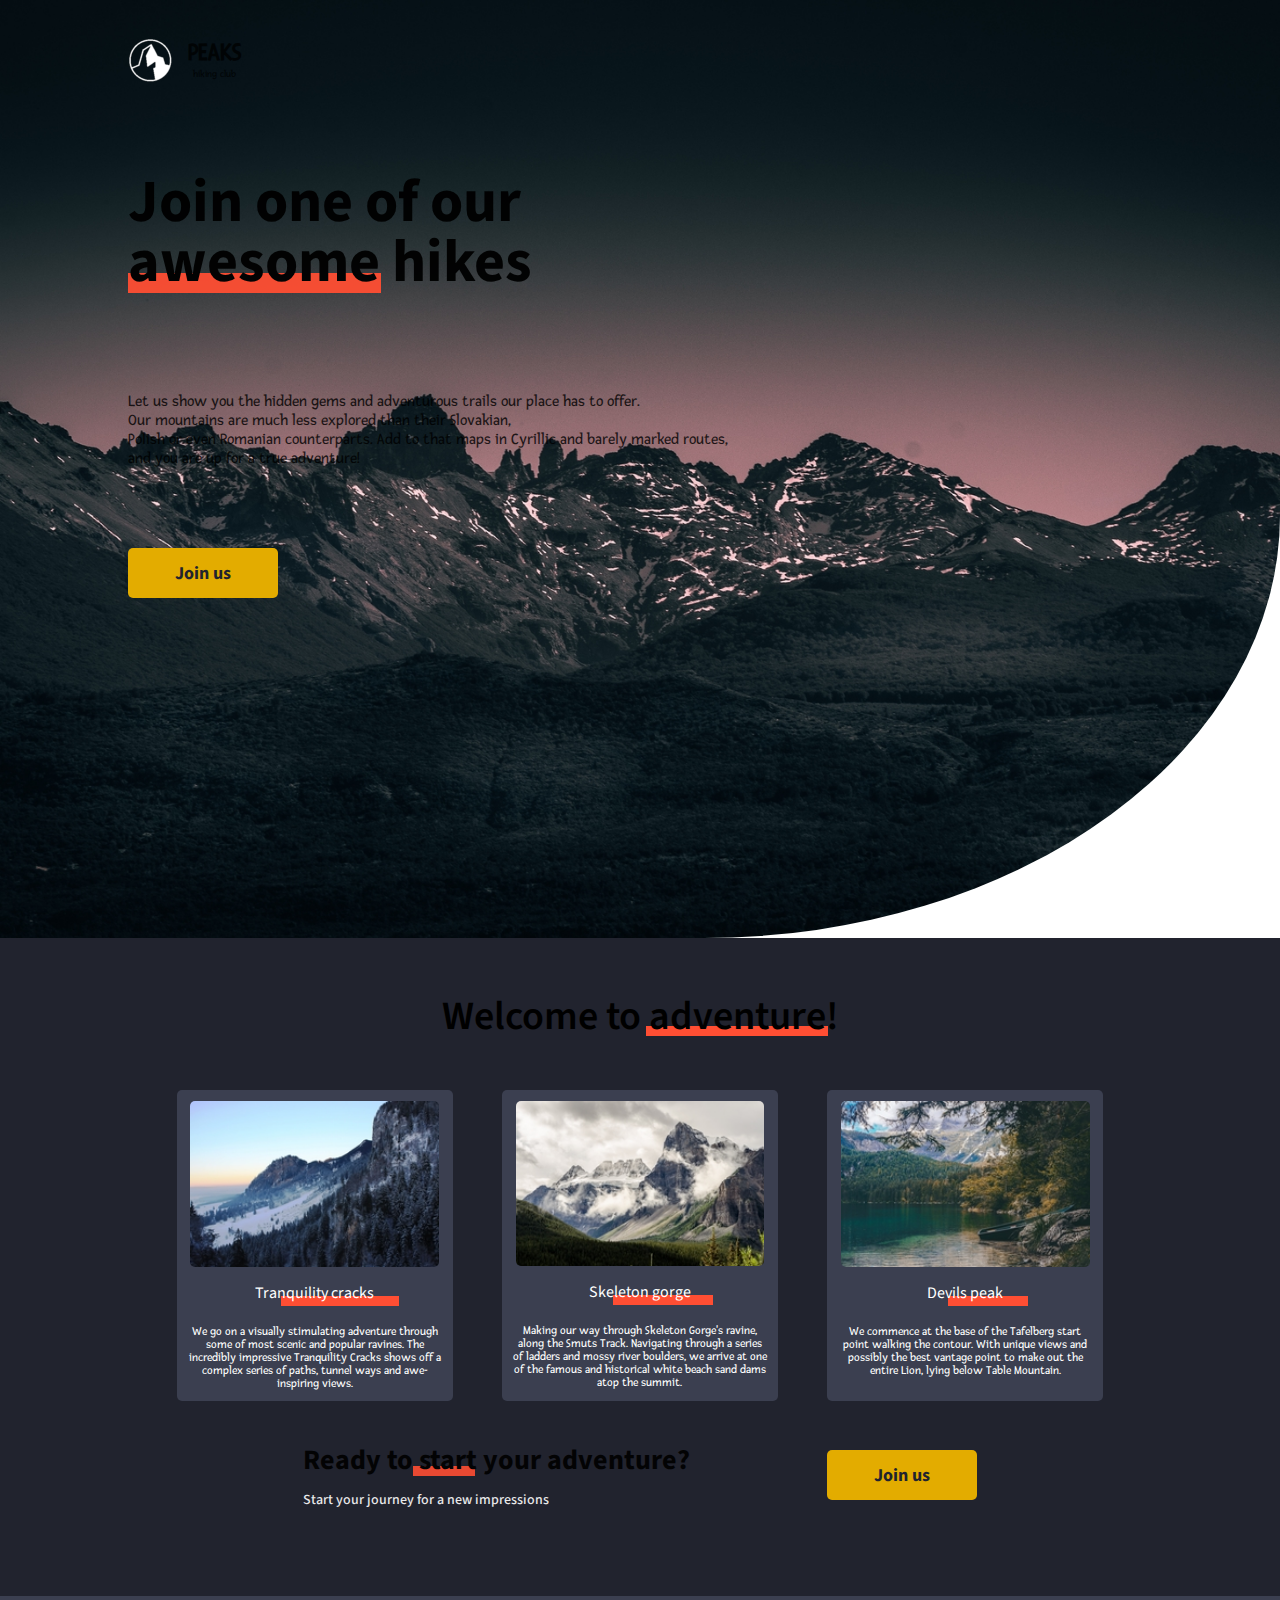
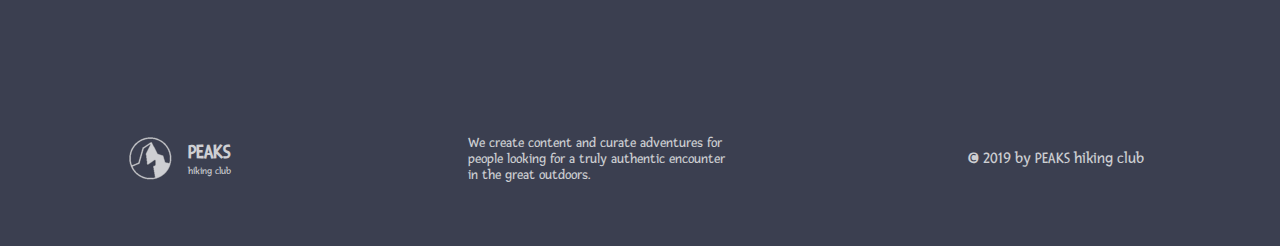
==== FL11_HW3/homework/index.html @ f3210c5f "Add files via upload" ====
<!DOCTYPE html>
<html lang="en">

  <head>
    <meta charset="UTF-8">
    <meta name="viewport" content="width=device-width, initial-scale=1.0">
    <meta http-equiv="X-UA-Compatible" content="ie=edge">
    <link href="https://fonts.googleapis.com/css?family=Hind:400,600%7CSource+Sans+Pro:400,600,700%7CFresca" rel="stylesheet"/>

    <!-- <link rel="stylesheet" type="text/css" href="css/style1.css"> -->
<link rel="stylesheet" type="text/css" href="css/style2.css">

    <title>PEAKS hiking club</title>
  </head>

  <body>
    <header class="header">
      <div class="header-wrap">
        <div class="landing-logo">
          <img src="img/m-logo.png" alt="logo" />
          <p>PEAKS<span>hiking club</span></p>
        </div>
        <p class="header_heading">
          Join one of our awesome hikes
        </p>
        <p class="header_text">
          Let us show you the hidden gems and adventurous trails our place has to offer.
          Our mountains are much less explored than their Slovakian,
          Polish or even Romanian counterparts. Add to that maps in Cyrillic and barely marked routes,
          and you are up for a true adventure!
        </p>
        <button class="header_button">Join us</button>
      </div>
    </header>
    <main class="section">
      <p class="section_text">
        Welcome to adventure!
      </p>
      <div class="section_card_wrap">
        <div class="section_card">
          <img class="section_card_img"
               src="img/m-1.jpg"
               alt="experts"/>
          <p class="section_card_heading">
            Tranquility cracks
            <span class="section_card_underline"></span>
          </p>
          <p class="section_card_text">
            We go on a visually stimulating adventure through some of most scenic and popular ravines.
            The incredibly impressive Tranquility Cracks shows off a complex series of paths, tunnel ways and awe-inspiring views.
          </p>
        </div>
        <div class="section_card">
          <img class="section_card_img"
               src="img/m-2.jpg"
               alt="content formats"/>
          <p class="section_card_heading">
            Skeleton gorge
            <span class="section_card_underline"></span>
          </p>
          <p class="section_card_text">
            Making our way through Skeleton Gorge's ravine, along the Smuts Track.
            Navigating through a series of ladders and mossy river boulders, we arrive at one of the famous and historical white beach sand dams atop the summit.
          </p>
        </div>
        <div class="section_card">
          <img class="section_card_img"
               src="img/m-3.jpg"
               alt="certificate"/>
          <p class="section_card_heading">
            Devils peak
            <span class="section_card_underline"></span>
          </p>
          <p class="section_card_text">
            We commence at the base of the Tafelberg start point walking the contour.
            With unique views and possibly the best vantage point to make out the entire Lion, lying below Table Mountain.
          </p>
        </div>
      </div>
      <div class="section_banner">
        <div class="section_banner_text_wrap">
          <p class="section_banner_heading">
            Ready to start your adventure?
          </p>
          <p class="section_banner_text">
            Start your journey for a new impressions
          </p>
        </div>
        <button class="section_banner_button">Join us</button>
      </div>
    </main>
    <footer class="footer">
      <div class="footer-wrap">
        <div class="footer_logo landing-logo">
          <img src="img/m-logo.png" alt="logo" />
          <p>PEAKS<span>hiking club</span></p>
        </div>
        <p class="footer_text">
          We create content  and curate adventures for  people looking for a truly authentic encounter in the great outdoors.
        </p>
        <span class="footer-cr">
          &copy; 2019 by PEAKS hiking club
        </span>
      </div>
    </footer>
  </body>

</html>
---- FL11_HW3/homework/css/style1.css ----
* {
  margin: 0;
  padding: 0; }

.footer .footer-wrap .footer_logo {
  z-index: 1;
  display: flex; }

body {
  background-color: #21232E; }

header {
  background-color: #ffffff;
  font-family: "Source Sans Pro", sans-serif; }
  header .header-wrap {
    background: url(../img/m-h-night.jpg);
    height: 100vh;
    background-repeat: no-repeat;
    background-size: cover;
    background-position: center center;
    border-bottom-right-radius: 45%;
    z-index: -1;
    display: flex;
    padding: 3% 40% 0 10%;
    flex-direction: column; }
    header .header-wrap .landing-logo {
      z-index: 1;
      display: flex; }
      header .header-wrap .landing-logo p {
        display: flex;
        flex-direction: column;
        align-items: center;
        font-weight: 600;
        font-size: 25px;
        padding-left: 15px;
        font-family: "Fresca", sans-serif;
        opacity: 0.75;
        line-height: 1.2; }
        header .header-wrap .landing-logo p span {
          font-weight: 100;
          font-size: 10px; }
    header .header-wrap .header_heading {
      padding: 90px 0 90px 0;
      margin: 0 0 -10px 0;
      font-size: 60px;
      font-weight: bold;
      line-height: 100%;
      width: 450px;
      z-index: 1;
      opacity: 0.95; }
    header .header-wrap .header_heading::after {
      display: block;
      content: '';
      background: #FF4E33;
      position: absolute;
      margin: -20px 0;
      z-index: -1;
      width: 253px;
      height: 20px; }
    header .header-wrap .header_text {
      font-family: "Fresca", sans-serif;
      padding-bottom: 80px;
      opacity: 0.8;
      white-space: pre-line; }
    header .header-wrap .header_button {
      width: 150px;
      height: 50px;
      background-color: #E3AC00;
      border: transparent;
      border-radius: 5px;
      font-family: "Source Sans Pro", sans-serif;
      color: #21232E;
      font-weight: bold;
      font-size: 18px; }
    header .header-wrap .header_button:hover {
      background-color: #b08500; }

.section {
  display: flex;
  flex-direction: column;
  align-items: center; }
  .section .section_text {
    font-size: 20px;
    font-family: "Source Sans Pro", sans-serif;
    padding: 50px 0 45px 0;
    font-size: 40px;
    font-weight: 600; }
  .section .section_text::after {
    display: block;
    content: '';
    background: #FF4E33;
    position: absolute;
    margin: -20px 0;
    z-index: -1;
    margin: -19px 0;
    width: 182px;
    height: 10px;
    left: 50.5%; }
  .section .section_card_wrap {
    display: flex;
    flex-direction: row;
    justify-content: space-evenly;
    margin: 0 10%; }
    .section .section_card_wrap .section_card {
      width: 27%;
      background-color: #3B3F50;
      border-radius: 5px;
      color: #ffffff;
      text-align: center; }
      .section .section_card_wrap .section_card .section_card_img {
        margin: 4% 4% 0 4%;
        border-radius: 5px;
        width: 90%; }
      .section .section_card_wrap .section_card .section_card_heading {
        font-family: "Source Sans Pro", sans-serif;
        margin: 4%;
        z-index: 0;
        position: relative;
        z-index: 1; }
      .section .section_card_wrap .section_card .section_card_underline {
        display: block;
        content: '';
        width: 118px;
        height: 10px;
        background: #FF4E33;
        position: relative;
        z-index: -1;
        left: 93px;
        bottom: 8px; }
      .section .section_card_wrap .section_card .section_card_text {
        font-family: "Fresca", sans-serif;
        margin: 4%;
        font-size: 12px; }
    .section .section_card_wrap .section_card:nth-child(2) .section_card_underline {
      width: 100px;
      left: 100px; }
    .section .section_card_wrap .section_card:nth-child(3) .section_card_underline {
      width: 80px;
      left: 110px; }
  .section .section_banner {
    position: absolute;
    z-index: 2;
    top: 1400px;
    border-radius: 5px;
    width: 950px;
    height: 150px;
    display: flex;
    flex-direction: row;
    align-items: center;
    justify-content: space-evenly;
    background: linear-gradient(45deg, linearGrad1 25%, linearGrad2 50%, linearGrad3 75%, linearGrad4 100%); }
    .section .section_banner .section_banner_text_wrap {
      font-family: "Source Sans Pro", sans-serif; }
      .section .section_banner .section_banner_text_wrap .section_banner_heading {
        font-size: 28px;
        font-weight: 700;
        color: #000000;
        opacity: 0.9; }
      .section .section_banner .section_banner_text_wrap .section_banner_heading::after {
        display: block;
        content: '';
        width: 62px;
        height: 10px;
        background: #FF4E33;
        position: relative;
        z-index: -1;
        left: 110px;
        bottom: 14px; }
      .section .section_banner .section_banner_text_wrap .section_banner_text {
        font-size: 14px;
        font-weight: 500;
        color: #ffffff;
        opacity: 0.9; }
    .section .section_banner .section_banner_button {
      width: 150px;
      height: 50px;
      background-color: #E3AC00;
      border: transparent;
      border-radius: 5px;
      font-family: "Source Sans Pro", sans-serif;
      color: #21232E;
      font-weight: bold;
      font-size: 18px; }

.footer {
  background-color: #3B3F50;
  width: 100%;
  height: 250px;
  color: #ffffff;
  display: flex;
  margin-top: 195px;
  flex-direction: row; }
  .footer .footer-wrap {
    display: flex;
    flex-direction: row;
    width: 100%;
    padding: 125px 8% 50px 10%;
    opacity: 0.75;
    justify-content: space-between;
    align-items: center;
    font-family: "Fresca", sans-serif; }
    .footer .footer-wrap .footer_logo {
      flex-direction: row;
      align-items: center; }
      .footer .footer-wrap .footer_logo p {
        display: flex;
        flex-direction: column;
        align-items: center;
        font-weight: 600;
        font-size: 20px;
        padding-left: 15px;
        line-height: 1.2; }
        .footer .footer-wrap .footer_logo p span {
          font-weight: 100;
          font-size: 10px; }
    .footer .footer-wrap .footer_text {
      width: 25%;
      font-size: 14px; }
    .footer .footer-wrap .footer-cr {
      width: 20%;
      font-size: 16px; }
---- FL11_HW3/homework/css/style2.css ----
* {
  margin: 0;
  padding: 0; }

.footer .footer-wrap .footer_logo {
  z-index: 1;
  display: flex; }

body {
  background-color: #21232E; }

header {
  background-color: #ffffff;
  font-family: "Source Sans Pro", sans-serif; }
  header .header-wrap {
    background: url(../img/m-h-night.jpg);
    height: 100vh;
    background-repeat: no-repeat;
    background-size: cover;
    background-position: center center;
    border-bottom-right-radius: 45%;
    z-index: -1;
    display: flex;
    padding: 3% 40% 0 10%;
    flex-direction: column; }
    header .header-wrap .landing-logo {
      z-index: 1;
      display: flex; }
      header .header-wrap .landing-logo p {
        display: flex;
        flex-direction: column;
        align-items: center;
        font-weight: 600;
        font-size: 25px;
        padding-left: 15px;
        font-family: "Fresca", sans-serif;
        opacity: 0.75;
        line-height: 1.2; }
        header .header-wrap .landing-logo p span {
          font-weight: 100;
          font-size: 10px; }
    header .header-wrap .header_heading {
      padding: 90px 0 90px 0;
      margin: 0 0 -10px 0;
      font-size: 60px;
      font-weight: bold;
      line-height: 100%;
      width: 450px;
      z-index: 1;
      opacity: 0.95; }
    header .header-wrap .header_heading::after {
      display: block;
      content: '';
      background: #FF4E33;
      position: absolute;
      margin: -20px 0;
      z-index: -1;
      width: 253px;
      height: 20px; }
    header .header-wrap .header_text {
      font-family: "Fresca", sans-serif;
      padding-bottom: 80px;
      opacity: 0.8;
      white-space: pre-line; }
    header .header-wrap .header_button {
      width: 150px;
      height: 50px;
      background-color: #E3AC00;
      border: transparent;
      border-radius: 5px;
      font-family: "Source Sans Pro", sans-serif;
      color: #21232E;
      font-weight: bold;
      font-size: 18px; }
    header .header-wrap .header_button:hover {
      background-color: #b08500; }

.section {
  display: flex;
  flex-direction: column;
  align-items: center; }
  .section .section_text {
    font-size: 20px;
    font-family: "Source Sans Pro", sans-serif;
    padding: 50px 0 45px 0;
    font-size: 40px;
    font-weight: 600; }
  .section .section_text::after {
    display: block;
    content: '';
    background: #FF4E33;
    position: absolute;
    margin: -20px 0;
    z-index: -1;
    margin: -19px 0;
    width: 182px;
    height: 10px;
    left: 50.5%; }
  .section .section_card_wrap {
    display: flex;
    flex-direction: row;
    justify-content: space-evenly;
    margin: 0 10%; }
    .section .section_card_wrap .section_card {
      width: 27%;
      background-color: #3B3F50;
      border-radius: 5px;
      color: #ffffff;
      text-align: center; }
      .section .section_card_wrap .section_card .section_card_img {
        margin: 4% 4% 0 4%;
        border-radius: 5px;
        width: 90%; }
      .section .section_card_wrap .section_card .section_card_heading {
        font-family: "Source Sans Pro", sans-serif;
        margin: 4%;
        z-index: 0;
        position: relative;
        z-index: 1; }
      .section .section_card_wrap .section_card .section_card_underline {
        display: block;
        content: '';
        width: 118px;
        height: 10px;
        background: #FF4E33;
        position: relative;
        z-index: -1;
        left: 93px;
        bottom: 8px; }
      .section .section_card_wrap .section_card .section_card_text {
        font-family: "Fresca", sans-serif;
        margin: 4%;
        font-size: 12px; }
    .section .section_card_wrap .section_card:nth-child(2) .section_card_underline {
      width: 100px;
      left: 100px; }
    .section .section_card_wrap .section_card:nth-child(3) .section_card_underline {
      width: 80px;
      left: 110px; }
  .section .section_banner {
    position: absolute;
    z-index: 2;
    top: 1400px;
    border-radius: 5px;
    width: 950px;
    height: 150px;
    display: flex;
    flex-direction: row;
    align-items: center;
    justify-content: space-evenly;
    background: linear-gradient(45deg, linearGrad1 25%, linearGrad2 50%, linearGrad3 75%, linearGrad4 100%); }
    .section .section_banner .section_banner_text_wrap {
      font-family: "Source Sans Pro", sans-serif; }
      .section .section_banner .section_banner_text_wrap .section_banner_heading {
        font-size: 28px;
        font-weight: 700;
        color: #000000;
        opacity: 0.9; }
      .section .section_banner .section_banner_text_wrap .section_banner_heading::after {
        display: block;
        content: '';
        width: 62px;
        height: 10px;
        background: #FF4E33;
        position: relative;
        z-index: -1;
        left: 110px;
        bottom: 14px; }
      .section .section_banner .section_banner_text_wrap .section_banner_text {
        font-size: 14px;
        font-weight: 500;
        color: #ffffff;
        opacity: 0.9; }
    .section .section_banner .section_banner_button {
      width: 150px;
      height: 50px;
      background-color: #E3AC00;
      border: transparent;
      border-radius: 5px;
      font-family: "Source Sans Pro", sans-serif;
      color: #21232E;
      font-weight: bold;
      font-size: 18px; }

.footer {
  background-color: #3B3F50;
  width: 100%;
  height: 250px;
  color: #ffffff;
  display: flex;
  margin-top: 195px;
  flex-direction: row; }
  .footer .footer-wrap {
    display: flex;
    flex-direction: row;
    width: 100%;
    padding: 125px 8% 50px 10%;
    opacity: 0.75;
    justify-content: space-between;
    align-items: center;
    font-family: "Fresca", sans-serif; }
    .footer .footer-wrap .footer_logo {
      flex-direction: row;
      align-items: center; }
      .footer .footer-wrap .footer_logo p {
        display: flex;
        flex-direction: column;
        align-items: center;
        font-weight: 600;
        font-size: 20px;
        padding-left: 15px;
        line-height: 1.2; }
        .footer .footer-wrap .footer_logo p span {
          font-weight: 100;
          font-size: 10px; }
    .footer .footer-wrap .footer_text {
      width: 25%;
      font-size: 14px; }
    .footer .footer-wrap .footer-cr {
      width: 20%;
      font-size: 16px; }
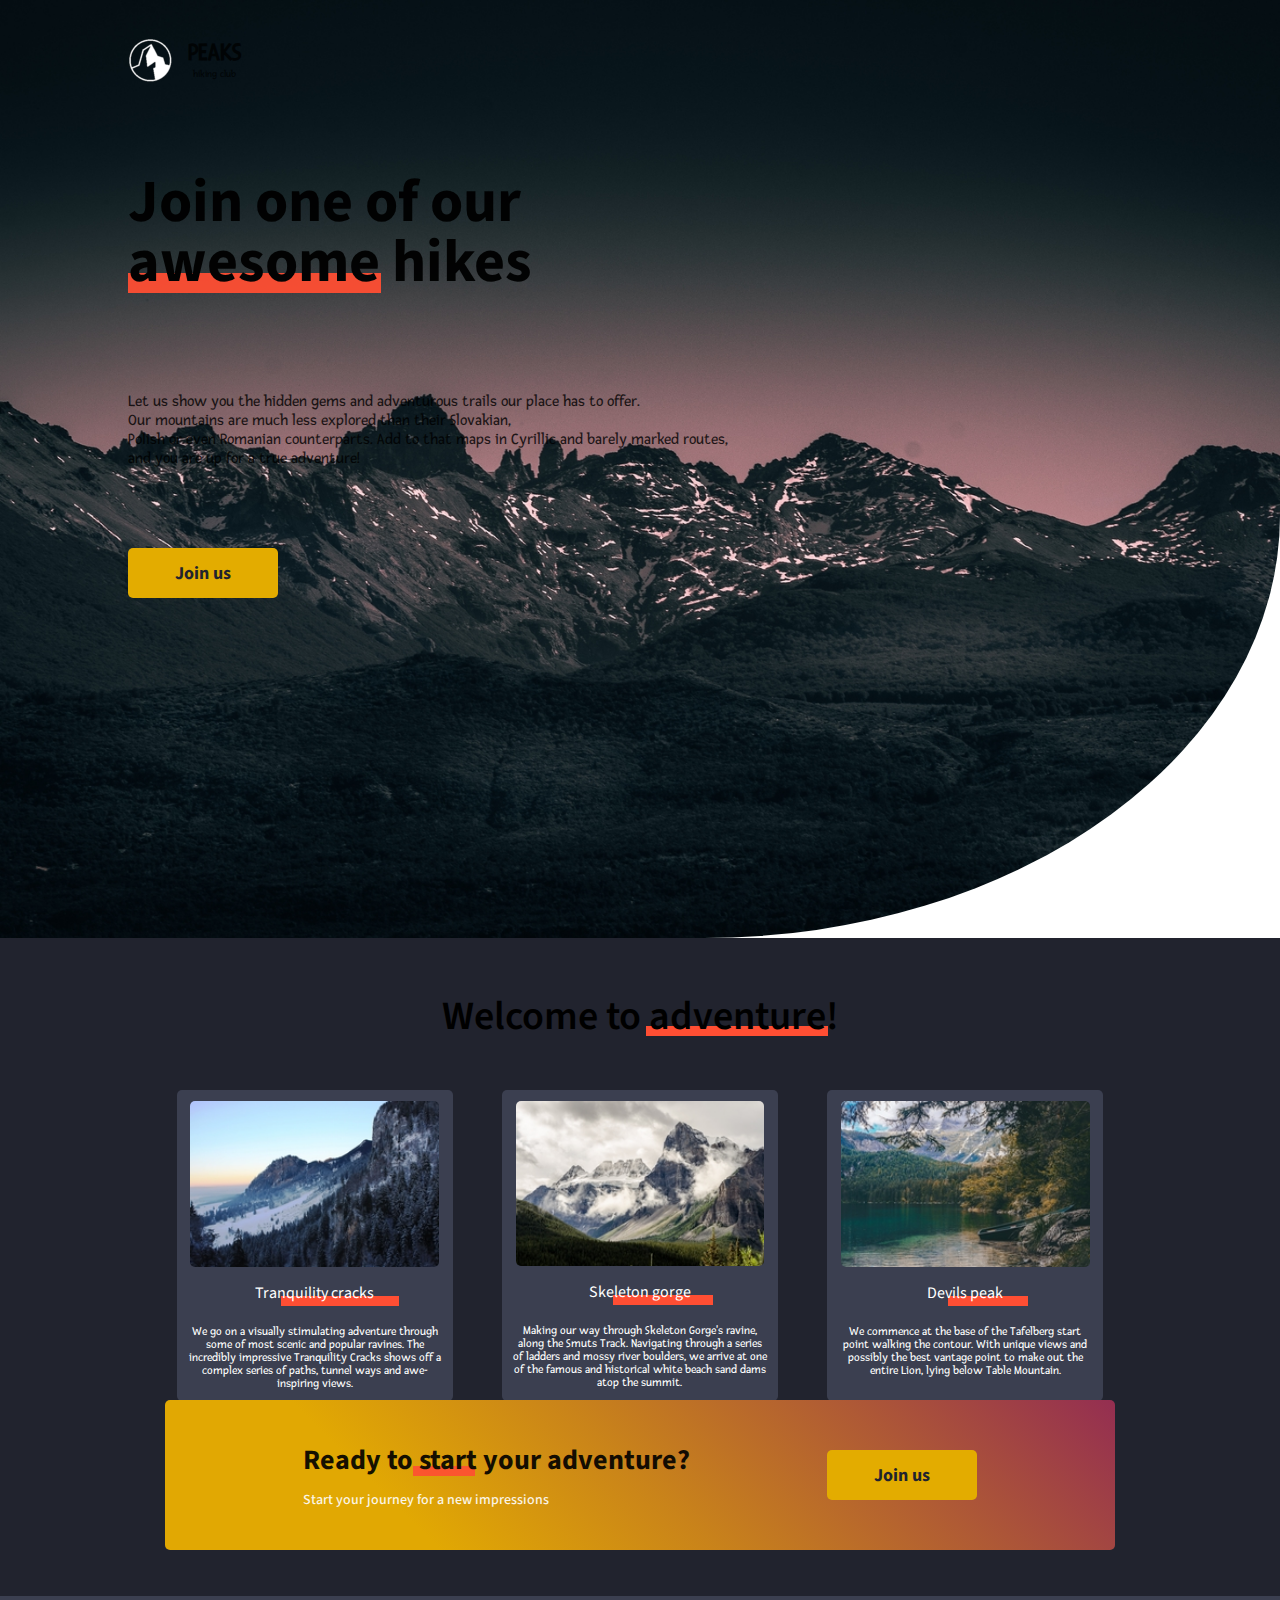
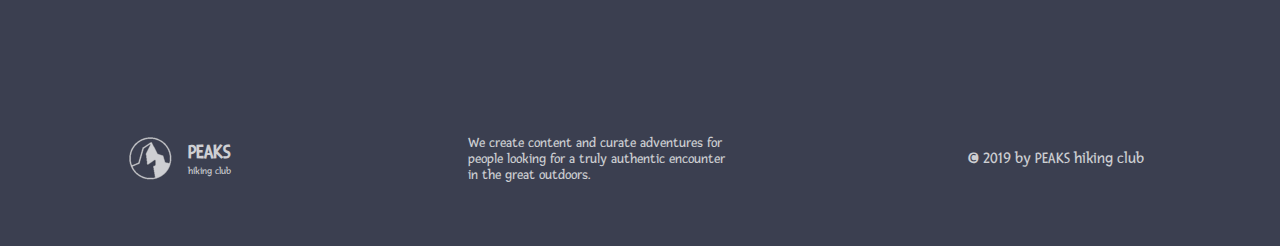
==== commit 689db5ab: "hw_3_done" ====
--- a/FL11_HW3/homework/index.html
+++ b/FL11_HW3/homework/index.html
@@ -7,8 +7,8 @@
     <meta http-equiv="X-UA-Compatible" content="ie=edge">
     <link href="https://fonts.googleapis.com/css?family=Hind:400,600%7CSource+Sans+Pro:400,600,700%7CFresca" rel="stylesheet"/>
 
-    <!-- <link rel="stylesheet" type="text/css" href="css/style1.css"> -->
-<link rel="stylesheet" type="text/css" href="css/style2.css">
+    <link rel="stylesheet" type="text/css" href="css/style1.css">
+<!-- <link rel="stylesheet" type="text/css" href="css/style2.css"> -->
 
     <title>PEAKS hiking club</title>
   </head>
--- a/FL11_HW3/homework/css/style1.css
+++ b/FL11_HW3/homework/css/style1.css
@@ -148,7 +148,7 @@
     flex-direction: row;
     align-items: center;
     justify-content: space-evenly;
-    background: linear-gradient(45deg, linearGrad1 25%, linearGrad2 50%, linearGrad3 75%, linearGrad4 100%); }
+    background: linear-gradient(45deg, #E1A803 25%, #C9831A 50%, #AF5A35 75%, #942E51 100%); }
     .section .section_banner .section_banner_text_wrap {
       font-family: "Source Sans Pro", sans-serif; }
       .section .section_banner .section_banner_text_wrap .section_banner_heading {
--- a/FL11_HW3/homework/css/style2.css
+++ b/FL11_HW3/homework/css/style2.css
@@ -7,13 +7,13 @@
   display: flex; }
 
 body {
-  background-color: #21232E; }
+  background-color: #FFFFFF; }
 
 header {
   background-color: #ffffff;
   font-family: "Source Sans Pro", sans-serif; }
   header .header-wrap {
-    background: url(../img/m-h-night.jpg);
+    background: url(../img/m-h-day.jpg);
     height: 100vh;
     background-repeat: no-repeat;
     background-size: cover;
@@ -33,7 +33,7 @@
         font-weight: 600;
         font-size: 25px;
         padding-left: 15px;
-        font-family: "Fresca", sans-serif;
+        font-family: "Hind", sans-serif;
         opacity: 0.75;
         line-height: 1.2; }
         header .header-wrap .landing-logo p span {
@@ -51,29 +51,29 @@
     header .header-wrap .header_heading::after {
       display: block;
       content: '';
-      background: #FF4E33;
+      background: #14A0C7;
       position: absolute;
       margin: -20px 0;
       z-index: -1;
       width: 253px;
       height: 20px; }
     header .header-wrap .header_text {
-      font-family: "Fresca", sans-serif;
+      font-family: "Hind", sans-serif;
       padding-bottom: 80px;
       opacity: 0.8;
       white-space: pre-line; }
     header .header-wrap .header_button {
       width: 150px;
       height: 50px;
-      background-color: #E3AC00;
+      background-color: #699900;
       border: transparent;
       border-radius: 5px;
       font-family: "Source Sans Pro", sans-serif;
-      color: #21232E;
+      color: #FFFFFF;
       font-weight: bold;
       font-size: 18px; }
     header .header-wrap .header_button:hover {
-      background-color: #b08500; }
+      background-color: #466600; }
 
 .section {
   display: flex;
@@ -88,7 +88,7 @@
   .section .section_text::after {
     display: block;
     content: '';
-    background: #FF4E33;
+    background: #14A0C7;
     position: absolute;
     margin: -20px 0;
     z-index: -1;
@@ -103,7 +103,7 @@
     margin: 0 10%; }
     .section .section_card_wrap .section_card {
       width: 27%;
-      background-color: #3B3F50;
+      background-color: #21232E;
       border-radius: 5px;
       color: #ffffff;
       text-align: center; }
@@ -122,13 +122,13 @@
         content: '';
         width: 118px;
         height: 10px;
-        background: #FF4E33;
+        background: #14A0C7;
         position: relative;
         z-index: -1;
         left: 93px;
         bottom: 8px; }
       .section .section_card_wrap .section_card .section_card_text {
-        font-family: "Fresca", sans-serif;
+        font-family: "Hind", sans-serif;
         margin: 4%;
         font-size: 12px; }
     .section .section_card_wrap .section_card:nth-child(2) .section_card_underline {
@@ -148,7 +148,7 @@
     flex-direction: row;
     align-items: center;
     justify-content: space-evenly;
-    background: linear-gradient(45deg, linearGrad1 25%, linearGrad2 50%, linearGrad3 75%, linearGrad4 100%); }
+    background: linear-gradient(45deg, #679704 25%, #507F5A 50%, #417090 75%, #305ecf 100%); }
     .section .section_banner .section_banner_text_wrap {
       font-family: "Source Sans Pro", sans-serif; }
       .section .section_banner .section_banner_text_wrap .section_banner_heading {
@@ -161,7 +161,7 @@
         content: '';
         width: 62px;
         height: 10px;
-        background: #FF4E33;
+        background: #14A0C7;
         position: relative;
         z-index: -1;
         left: 110px;
@@ -174,16 +174,16 @@
     .section .section_banner .section_banner_button {
       width: 150px;
       height: 50px;
-      background-color: #E3AC00;
+      background-color: #699900;
       border: transparent;
       border-radius: 5px;
       font-family: "Source Sans Pro", sans-serif;
-      color: #21232E;
+      color: #FFFFFF;
       font-weight: bold;
       font-size: 18px; }
 
 .footer {
-  background-color: #3B3F50;
+  background-color: #21232E;
   width: 100%;
   height: 250px;
   color: #ffffff;
@@ -198,7 +198,7 @@
     opacity: 0.75;
     justify-content: space-between;
     align-items: center;
-    font-family: "Fresca", sans-serif; }
+    font-family: "Hind", sans-serif; }
     .footer .footer-wrap .footer_logo {
       flex-direction: row;
       align-items: center; }
